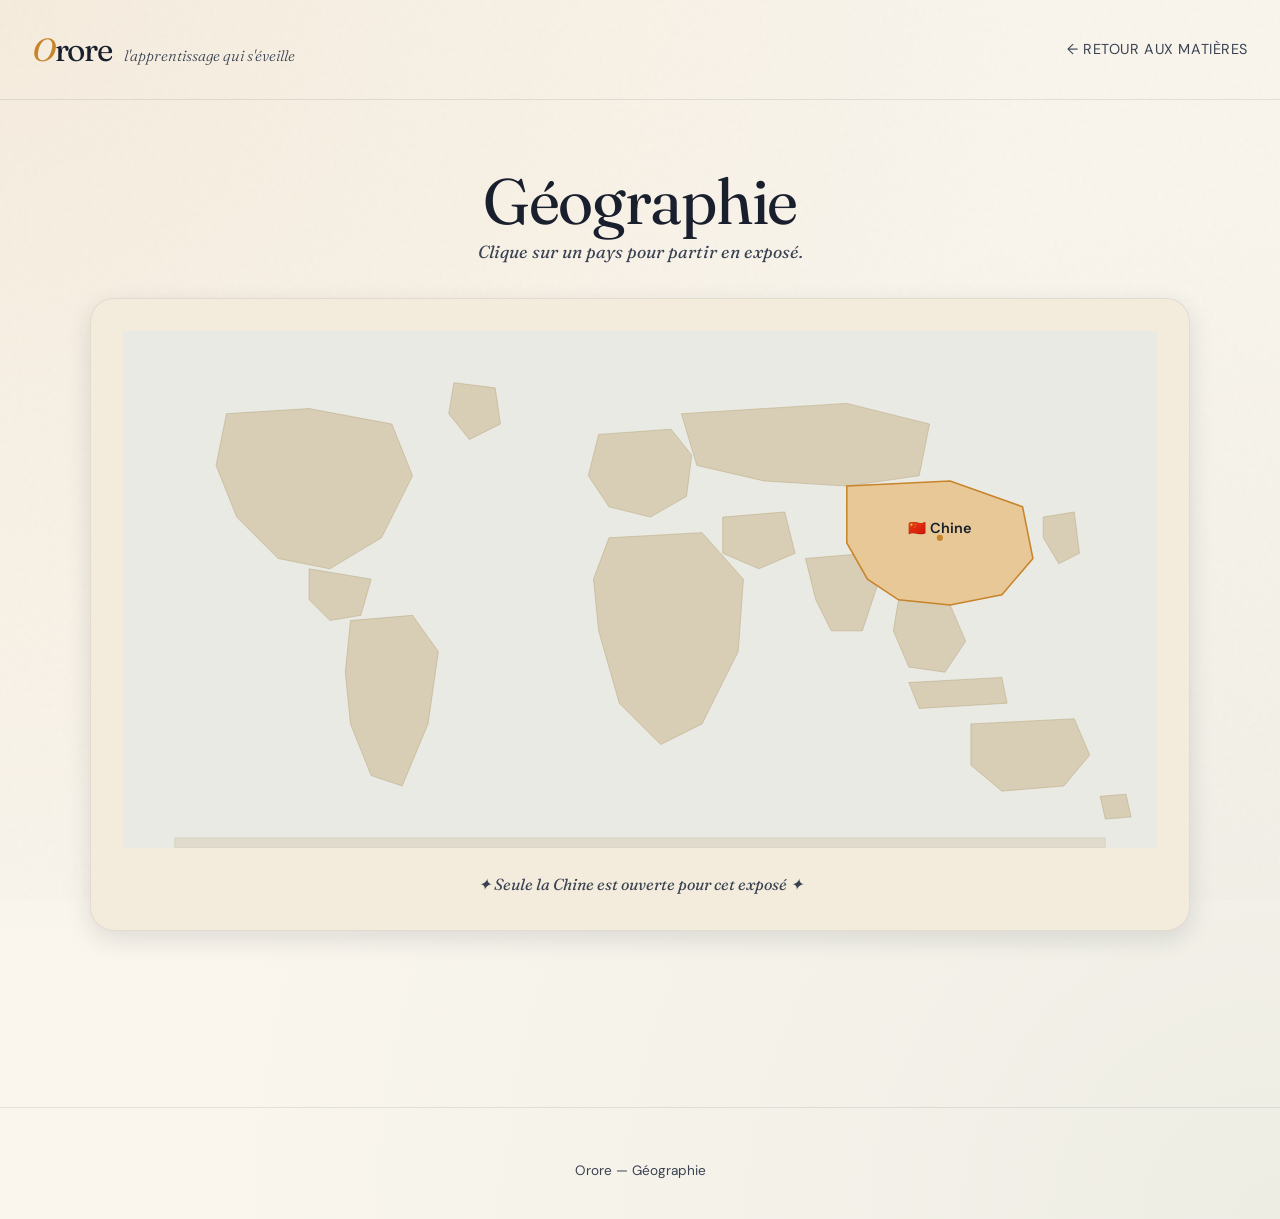
==== geo.html @ 4f461744 "Initial commit: structure de base + lecon Chine + design" ====
<!DOCTYPE html>
<html lang="fr">
<head>
  <meta charset="UTF-8">
  <meta name="viewport" content="width=device-width, initial-scale=1.0">
  <title>Géographie — Orore</title>

  <link rel="preconnect" href="https://fonts.googleapis.com">
  <link rel="preconnect" href="https://fonts.gstatic.com" crossorigin>
  <link href="https://fonts.googleapis.com/css2?family=Fraunces:ital,opsz,wght@0,9..144,300;0,9..144,400;0,9..144,500;0,9..144,600;1,9..144,300;1,9..144,400&family=Newsreader:ital,opsz,wght@0,6..72,300;0,6..72,400;0,6..72,500;1,6..72,300;1,6..72,400&family=DM+Sans:wght@400;500;600&display=swap" rel="stylesheet">

  <link rel="stylesheet" href="css/styles.css">
</head>
<body>

  <header class="site-header">
    <div class="container">
      <div class="brand">
        <a href="index.html" style="text-decoration:none;">
          <div class="brand-mark">Orore</div>
        </a>
        <div class="brand-tagline">l'apprentissage qui s'éveille</div>
      </div>
      <nav class="nav-links">
        <a href="index.html">← Retour aux matières</a>
      </nav>
    </div>
  </header>

  <main>
    <div class="container">

      <section class="geo-intro">
        <h1>Géographie</h1>
        <p>Clique sur un pays pour partir en exposé.</p>
      </section>

      <!--
        CARTE DU MONDE SIMPLIFIÉE EN SVG
        Inspirée de la projection Mercator simplifiée.
        Seule la CHINE est cliquable (class "available").
        Les autres pays sont des paths regroupés en silhouette continentale.
      -->
      <div class="world-map-wrapper">
        <div id="country-tooltip" class="country-tooltip">La Chine</div>

        <svg viewBox="0 0 1000 500" xmlns="http://www.w3.org/2000/svg" id="world-map">

          <!-- Fond océan -->
          <rect width="1000" height="500" fill="#dde6ed" opacity="0.4"/>

          <!-- AMÉRIQUE DU NORD (stylisée) -->
          <path class="country" d="
            M 100,80 L 180,75 L 260,90 L 280,140 L 250,200 L 200,230 L 150,220
            L 110,180 L 90,130 Z" />

          <!-- AMÉRIQUE CENTRALE -->
          <path class="country" d="
            M 180,230 L 240,240 L 230,275 L 200,280 L 180,260 Z" />

          <!-- AMÉRIQUE DU SUD -->
          <path class="country" d="
            M 220,280 L 280,275 L 305,310 L 295,380 L 270,440 L 240,430
            L 220,380 L 215,330 Z" />

          <!-- GROENLAND -->
          <path class="country" d="M 320,50 L 360,55 L 365,90 L 335,105 L 315,80 Z" />

          <!-- EUROPE -->
          <path class="country" d="
            M 460,100 L 530,95 L 550,120 L 545,160 L 510,180 L 470,170
            L 450,140 Z" />

          <!-- AFRIQUE -->
          <path class="country" d="
            M 470,200 L 560,195 L 600,240 L 595,310 L 560,380 L 520,400
            L 480,360 L 460,290 L 455,240 Z" />

          <!-- MOYEN-ORIENT -->
          <path class="country" d="M 580,180 L 640,175 L 650,215 L 615,230 L 580,215 Z" />

          <!-- ASIE CENTRALE (Russie partie ouest) -->
          <path class="country" d="
            M 540,80 L 700,70 L 780,90 L 770,140 L 700,150 L 620,145
            L 555,130 Z" />

          <!-- INDE -->
          <path class="country" d="
            M 660,220 L 720,215 L 730,245 L 715,290 L 685,290 L 670,260 Z" />

          <!-- ASIE DU SUD-EST -->
          <path class="country" d="
            M 750,260 L 800,265 L 815,300 L 795,330 L 760,325 L 745,290 Z" />

          <!-- ===== CHINE (LE SEUL PAYS CLIQUABLE) ===== -->
          <path class="country available" id="china-path" d="
            M 700,150 L 800,145 L 870,170 L 880,220 L 850,255 L 800,265
            L 750,260 L 720,240 L 700,205 Z"
            data-country="china"
            data-name="La Chine" />

          <!-- JAPON -->
          <path class="country" d="M 890,180 L 920,175 L 925,215 L 905,225 L 890,200 Z" />

          <!-- INDONÉSIE -->
          <path class="country" d="M 760,340 L 850,335 L 855,360 L 770,365 Z" />

          <!-- AUSTRALIE -->
          <path class="country" d="
            M 820,380 L 920,375 L 935,410 L 910,440 L 850,445
            L 820,420 Z" />

          <!-- NOUVELLE-ZÉLANDE -->
          <path class="country" d="M 945,450 L 970,448 L 975,470 L 950,472 Z" />

          <!-- ANTARCTIQUE (suggéré, en bas) -->
          <path class="country" d="M 50,490 L 950,490 L 950,500 L 50,500 Z" opacity="0.5" />

          <!-- Indicateur Chine : drapeau + label discret -->
          <g id="china-indicator" style="pointer-events: none;">
            <circle cx="790" cy="200" r="3" fill="#c8842a"/>
            <text x="790" y="195" text-anchor="middle"
                  font-family="DM Sans" font-size="14" font-weight="600"
                  fill="#1a1f2e">🇨🇳 Chine</text>
          </g>

        </svg>

        <div style="margin-top: 1.5rem; text-align: center; font-family: var(--font-display); font-style: italic; color: var(--ink-soft);">
          ✦ Seule la Chine est ouverte pour cet exposé ✦
        </div>
      </div>

    </div>
  </main>

  <footer class="site-footer">
    <div class="container">
      <p>Orore — Géographie</p>
    </div>
  </footer>

  <!-- Interactivité carte -->
  <script>
    (function() {
      const chinaPath = document.getElementById('china-path');
      const tooltip   = document.getElementById('country-tooltip');
      const wrapper   = document.querySelector('.world-map-wrapper');

      if (!chinaPath) return;

      chinaPath.addEventListener('mouseenter', (e) => {
        tooltip.classList.add('show');
      });
      chinaPath.addEventListener('mousemove', (e) => {
        const rect = wrapper.getBoundingClientRect();
        tooltip.style.left = (e.clientX - rect.left + 15) + 'px';
        tooltip.style.top  = (e.clientY - rect.top - 10) + 'px';
      });
      chinaPath.addEventListener('mouseleave', () => {
        tooltip.classList.remove('show');
      });
      chinaPath.addEventListener('click', () => {
        // Petite anim avant redirection
        chinaPath.style.transition = 'all 0.4s';
        chinaPath.style.fill = '#9a5f1a';
        setTimeout(() => {
          window.location.href = 'lesson.html?id=china';
        }, 300);
      });
    })();
  </script>

</body>
</html>
---- css/styles.css ----
/* ========================================================================
   ORORE — Outil pédagogique interactif
   Direction : Manuscrit éclairé moderne (chaleur méditerranéenne)
   ======================================================================== */

/* ---------- 1. RESET & BASE ---------- */
*, *::before, *::after { box-sizing: border-box; margin: 0; padding: 0; }
html { scroll-behavior: smooth; -webkit-font-smoothing: antialiased; }
img, svg { display: block; max-width: 100%; }
button { font: inherit; cursor: pointer; border: none; background: none; }
a { color: inherit; text-decoration: none; }

/* ---------- 2. VARIABLES (palette + tokens) ---------- */
:root {
  /* Couleurs principales */
  --ink: #1a1f2e;            /* Bleu nuit, texte principal */
  --ink-soft: #3a4252;
  --cream: #faf6ee;          /* Fond crème, papier ancien */
  --paper: #f3ecdd;          /* Variante plus chaude */
  --ochre: #c8842a;          /* Ocre/safran, accent chaud */
  --ochre-dark: #9a5f1a;
  --ochre-soft: #e8c896;
  --gold: #d4a04c;           /* Or vieilli pour highlights */
  --terracotta: #b85c3c;     /* Rouge méditerranéen */
  --jade: #2d5f4c;           /* Vert profond pour accents asiatiques */
  --jade-soft: #6b9b85;
  --shadow: rgba(26, 31, 46, 0.12);
  --shadow-strong: rgba(26, 31, 46, 0.25);

  /* Typographie */
  --font-display: "Fraunces", "Playfair Display", Georgia, serif;
  --font-body: "Newsreader", "Source Serif Pro", Georgia, serif;
  --font-sans: "DM Sans", -apple-system, sans-serif;
  --font-mono: "JetBrains Mono", "Courier New", monospace;

  /* Espacement & tailles */
  --container: 1280px;
  --radius-sm: 4px;
  --radius-md: 12px;
  --radius-lg: 24px;

  /* Transitions */
  --ease: cubic-bezier(0.4, 0, 0.2, 1);
}

/* ---------- 3. CORPS DOCUMENT ---------- */
body {
  font-family: var(--font-body);
  background: var(--cream);
  color: var(--ink);
  line-height: 1.6;
  min-height: 100vh;
  background-image:
    radial-gradient(ellipse at top left, rgba(200, 132, 42, 0.08), transparent 60%),
    radial-gradient(ellipse at bottom right, rgba(45, 95, 76, 0.06), transparent 60%);
}

/* Grain texture subtile (papier ancien) */
body::before {
  content: '';
  position: fixed;
  inset: 0;
  pointer-events: none;
  z-index: 1;
  opacity: 0.4;
  background-image: url("data:image/svg+xml,%3Csvg viewBox='0 0 200 200' xmlns='http://www.w3.org/2000/svg'%3E%3Cfilter id='n'%3E%3CfeTurbulence type='fractalNoise' baseFrequency='0.9' numOctaves='2'/%3E%3CfeColorMatrix values='0 0 0 0 0 0 0 0 0 0 0 0 0 0 0 0 0 0 0.04 0'/%3E%3C/filter%3E%3Crect width='100%25' height='100%25' filter='url(%23n)'/%3E%3C/svg%3E");
}

/* ---------- 4. TYPOGRAPHIE ---------- */
h1, h2, h3, h4 {
  font-family: var(--font-display);
  font-weight: 500;
  letter-spacing: -0.02em;
  line-height: 1.15;
  color: var(--ink);
}
h1 { font-size: clamp(2.5rem, 5vw, 4.5rem); font-weight: 400; }
h2 { font-size: clamp(1.8rem, 3vw, 2.8rem); }
h3 { font-size: clamp(1.3rem, 2vw, 1.7rem); }
h4 { font-size: 1.15rem; font-weight: 600; }
.serif { font-family: var(--font-display); }
.sans  { font-family: var(--font-sans); }

/* Italique élégant de Fraunces */
.display-italic { font-family: var(--font-display); font-style: italic; font-weight: 300; }

/* ---------- 5. LAYOUT GÉNÉRAL ---------- */
.container {
  max-width: var(--container);
  margin: 0 auto;
  padding: 0 2rem;
  position: relative;
  z-index: 2;
}

main { padding: 2rem 0 4rem; }

/* ---------- 6. NAVIGATION / HEADER ---------- */
.site-header {
  position: relative;
  z-index: 10;
  padding: 1.5rem 0;
  border-bottom: 1px solid rgba(26, 31, 46, 0.1);
}
.site-header .container {
  display: flex;
  justify-content: space-between;
  align-items: center;
}
.brand {
  display: flex;
  align-items: baseline;
  gap: 0.75rem;
}
.brand-mark {
  font-family: var(--font-display);
  font-weight: 400;
  font-size: 2rem;
  letter-spacing: -0.04em;
  color: var(--ink);
}
.brand-mark::first-letter {
  color: var(--ochre);
  font-style: italic;
}
.brand-tagline {
  font-family: var(--font-display);
  font-style: italic;
  font-size: 0.95rem;
  color: var(--ink-soft);
  font-weight: 300;
}
.nav-links {
  display: flex;
  gap: 2rem;
  font-family: var(--font-sans);
  font-size: 0.9rem;
  letter-spacing: 0.04em;
  text-transform: uppercase;
}
.nav-links a {
  color: var(--ink-soft);
  transition: color 0.2s var(--ease);
}
.nav-links a:hover { color: var(--ochre); }

/* ---------- 7. HOMEPAGE — HERO ---------- */
.hero {
  padding: 5rem 0 3rem;
  text-align: center;
  position: relative;
}
.hero-eyebrow {
  font-family: var(--font-sans);
  font-size: 0.85rem;
  letter-spacing: 0.25em;
  text-transform: uppercase;
  color: var(--ochre);
  margin-bottom: 1.5rem;
  display: inline-block;
}
.hero h1 {
  max-width: 900px;
  margin: 0 auto 1.5rem;
}
.hero h1 em {
  color: var(--ochre);
  font-style: italic;
  font-weight: 300;
}
.hero-lead {
  font-size: 1.25rem;
  color: var(--ink-soft);
  max-width: 640px;
  margin: 0 auto;
  font-family: var(--font-display);
  font-weight: 300;
  font-style: italic;
}
.hero-divider {
  width: 80px;
  height: 1px;
  background: var(--ochre);
  margin: 3rem auto 0;
  position: relative;
}
.hero-divider::before,
.hero-divider::after {
  content: '';
  position: absolute;
  top: 50%;
  width: 6px;
  height: 6px;
  background: var(--ochre);
  border-radius: 50%;
  transform: translateY(-50%);
}
.hero-divider::before { left: -20px; }
.hero-divider::after  { right: -20px; }

/* ---------- 8. SECTION TITRES ---------- */
.section-title {
  text-align: center;
  margin: 3rem 0 2.5rem;
}
.section-title h2 { margin-bottom: 0.5rem; }
.section-title .subtitle {
  font-family: var(--font-display);
  font-style: italic;
  font-weight: 300;
  color: var(--ink-soft);
}

/* ---------- 9. SUBJECTS GRID (matières) ---------- */
.subjects-grid {
  display: grid;
  grid-template-columns: repeat(auto-fit, minmax(260px, 1fr));
  gap: 1.5rem;
  margin: 2rem 0;
}
.subject-card {
  position: relative;
  padding: 2rem 1.75rem;
  background: var(--paper);
  border: 1px solid rgba(26, 31, 46, 0.08);
  border-radius: var(--radius-md);
  transition: all 0.3s var(--ease);
  text-align: center;
  display: flex;
  flex-direction: column;
  align-items: center;
  gap: 1rem;
  cursor: pointer;
}
.subject-card.active:hover {
  transform: translateY(-4px);
  border-color: var(--ochre);
  box-shadow: 0 12px 32px var(--shadow);
}
.subject-card.locked {
  opacity: 0.5;
  cursor: not-allowed;
  background: transparent;
}
.subject-card.locked:hover { transform: none; }
.subject-icon {
  font-size: 2.5rem;
  filter: sepia(0.1);
}
.subject-name {
  font-family: var(--font-display);
  font-size: 1.4rem;
  font-weight: 500;
}
.subject-status {
  font-family: var(--font-sans);
  font-size: 0.75rem;
  letter-spacing: 0.15em;
  text-transform: uppercase;
  padding: 0.3rem 0.8rem;
  border-radius: 99px;
}
.subject-status.available {
  background: var(--ochre);
  color: var(--cream);
}
.subject-status.coming {
  background: rgba(26, 31, 46, 0.08);
  color: var(--ink-soft);
}

/* ---------- 10. BUTTONS ---------- */
.btn {
  display: inline-flex;
  align-items: center;
  gap: 0.5rem;
  padding: 0.85rem 1.75rem;
  font-family: var(--font-sans);
  font-size: 0.95rem;
  font-weight: 500;
  letter-spacing: 0.03em;
  border-radius: 99px;
  transition: all 0.25s var(--ease);
  cursor: pointer;
  text-transform: none;
}
.btn-primary {
  background: var(--ink);
  color: var(--cream);
  border: 1px solid var(--ink);
}
.btn-primary:hover {
  background: var(--ochre);
  border-color: var(--ochre);
}
.btn-outline {
  background: transparent;
  color: var(--ink);
  border: 1px solid var(--ink);
}
.btn-outline:hover {
  background: var(--ink);
  color: var(--cream);
}
.btn-gold {
  background: var(--gold);
  color: var(--ink);
  border: 1px solid var(--gold);
}
.btn-gold:hover {
  background: var(--ochre-dark);
  color: var(--cream);
  border-color: var(--ochre-dark);
}

/* ---------- 11. GEO PAGE — Carte du monde ---------- */
.geo-intro {
  text-align: center;
  padding: 2rem 0 1rem;
}
.geo-intro p {
  font-family: var(--font-display);
  font-style: italic;
  color: var(--ink-soft);
  font-size: 1.1rem;
}
.world-map-wrapper {
  position: relative;
  max-width: 1100px;
  margin: 1rem auto 3rem;
  padding: 2rem;
  background: var(--paper);
  border-radius: var(--radius-lg);
  box-shadow: 0 8px 24px var(--shadow);
  border: 1px solid rgba(26, 31, 46, 0.08);
}
.world-map-wrapper svg {
  width: 100%;
  height: auto;
}
.world-map-wrapper .country {
  fill: #d8cdb5;
  stroke: #b8a980;
  stroke-width: 0.5;
  transition: fill 0.2s var(--ease);
}
.world-map-wrapper .country.available {
  fill: var(--ochre-soft);
  stroke: var(--ochre);
  stroke-width: 1.5;
  cursor: pointer;
}
.world-map-wrapper .country.available:hover {
  fill: var(--ochre);
}
.country-tooltip {
  position: absolute;
  background: var(--ink);
  color: var(--cream);
  padding: 0.5rem 1rem;
  border-radius: var(--radius-sm);
  font-family: var(--font-sans);
  font-size: 0.85rem;
  pointer-events: none;
  opacity: 0;
  transition: opacity 0.2s;
  z-index: 5;
}
.country-tooltip.show { opacity: 1; }

/* ---------- 12. LESSON PAGE ---------- */
.lesson-header {
  text-align: center;
  padding: 2rem 0 1rem;
  position: relative;
}
.lesson-header .flag { font-size: 3rem; margin-bottom: 0.5rem; }
.lesson-header h1 {
  margin-bottom: 0.5rem;
}
.lesson-header .lesson-subtitle {
  font-family: var(--font-display);
  font-style: italic;
  color: var(--ink-soft);
  font-size: 1.2rem;
}

/* Toolbar avec actions */
.lesson-toolbar {
  display: flex;
  justify-content: center;
  gap: 1rem;
  margin: 1.5rem 0;
  flex-wrap: wrap;
}

/* Key facts intro */
.key-facts {
  display: grid;
  grid-template-columns: repeat(auto-fit, minmax(180px, 1fr));
  gap: 1rem;
  margin: 2rem 0 3rem;
}
.key-fact {
  background: var(--paper);
  padding: 1.25rem;
  border-radius: var(--radius-md);
  text-align: center;
  border: 1px solid rgba(26, 31, 46, 0.08);
  transition: transform 0.2s var(--ease);
}
.key-fact:hover { transform: translateY(-2px); }
.key-fact .icon { font-size: 2rem; margin-bottom: 0.5rem; }
.key-fact .label {
  font-family: var(--font-sans);
  font-size: 0.75rem;
  letter-spacing: 0.1em;
  text-transform: uppercase;
  color: var(--ink-soft);
}
.key-fact .value {
  font-family: var(--font-display);
  font-size: 1.5rem;
  font-weight: 500;
  color: var(--ink);
  margin: 0.25rem 0;
}
.key-fact .comment {
  font-family: var(--font-display);
  font-style: italic;
  font-size: 0.85rem;
  color: var(--ochre-dark);
}

/* ---------- 13. CARTE CHINE & HOTSPOTS ---------- */
.china-section {
  display: grid;
  grid-template-columns: 1.3fr 1fr;
  gap: 2rem;
  margin: 2rem 0;
}
@media (max-width: 1024px) {
  .china-section { grid-template-columns: 1fr; }
}

.china-map-container {
  background: var(--paper);
  border-radius: var(--radius-lg);
  padding: 1.5rem;
  border: 1px solid rgba(26, 31, 46, 0.08);
  box-shadow: 0 8px 24px var(--shadow);
  position: relative;
  min-height: 500px;
}
.china-map-container svg { width: 100%; height: auto; }

.hotspot-marker {
  cursor: pointer;
  transition: transform 0.2s var(--ease);
  transform-origin: center;
  transform-box: fill-box;
}
.hotspot-marker:hover { transform: scale(1.3); }
.hotspot-marker.active circle.inner { fill: var(--ochre); }

.hotspot-marker circle.outer {
  fill: var(--ochre);
  opacity: 0.25;
  animation: pulse 2s infinite;
}
.hotspot-marker circle.inner {
  fill: var(--terracotta);
  stroke: var(--cream);
  stroke-width: 2;
}
.hotspot-marker text {
  font-family: var(--font-sans);
  font-size: 11px;
  font-weight: 600;
  fill: var(--ink);
  text-anchor: middle;
  pointer-events: none;
}
@keyframes pulse {
  0%, 100% { opacity: 0.25; r: 12; }
  50% { opacity: 0.05; r: 22; }
}

/* Panel contenu hotspot */
.hotspot-panel {
  background: var(--paper);
  border-radius: var(--radius-lg);
  padding: 2rem;
  border: 1px solid rgba(26, 31, 46, 0.08);
  box-shadow: 0 8px 24px var(--shadow);
  min-height: 500px;
  overflow-y: auto;
  max-height: 70vh;
}
.hotspot-panel.empty {
  display: flex;
  align-items: center;
  justify-content: center;
  text-align: center;
  color: var(--ink-soft);
  font-family: var(--font-display);
  font-style: italic;
  font-size: 1.15rem;
}
.hotspot-panel .pinyin {
  font-family: var(--font-sans);
  color: var(--ochre-dark);
  font-size: 1rem;
  margin-top: 0.25rem;
}
.hotspot-panel .chinese-name {
  font-family: var(--font-display);
  font-size: 2rem;
  color: var(--jade);
  margin: 0.25rem 0;
}
.hotspot-panel h3 {
  margin-bottom: 0.25rem;
  color: var(--ink);
}
.hotspot-panel .intro-text {
  font-size: 1.05rem;
  line-height: 1.7;
  margin: 1rem 0;
  color: var(--ink-soft);
}
.hotspot-panel .key-points {
  list-style: none;
  margin: 1.25rem 0;
}
.hotspot-panel .key-points li {
  position: relative;
  padding-left: 1.5rem;
  margin-bottom: 0.6rem;
  line-height: 1.6;
}
.hotspot-panel .key-points li::before {
  content: '✦';
  position: absolute;
  left: 0;
  color: var(--ochre);
  font-size: 0.85rem;
}
.hotspot-panel .anecdote {
  background: rgba(212, 160, 76, 0.12);
  border-left: 3px solid var(--gold);
  padding: 1rem 1.25rem;
  margin: 1.25rem 0 0.5rem;
  border-radius: 0 var(--radius-sm) var(--radius-sm) 0;
  font-style: italic;
  line-height: 1.6;
}
.hotspot-panel .anecdote::before {
  content: '✦ Le savais-tu ?';
  display: block;
  font-style: normal;
  font-family: var(--font-sans);
  font-size: 0.75rem;
  letter-spacing: 0.15em;
  text-transform: uppercase;
  color: var(--ochre-dark);
  font-weight: 600;
  margin-bottom: 0.5rem;
}
.hotspot-panel .images {
  display: grid;
  grid-template-columns: 1fr;
  gap: 0.75rem;
  margin: 1.25rem 0;
}
.hotspot-panel .images img {
  width: 100%;
  border-radius: var(--radius-md);
  border: 1px solid rgba(26, 31, 46, 0.1);
}
.image-placeholder {
  background: linear-gradient(135deg, var(--ochre-soft), var(--paper));
  border-radius: var(--radius-md);
  padding: 3rem 1rem;
  text-align: center;
  color: var(--ochre-dark);
  font-style: italic;
  font-family: var(--font-display);
}

/* ---------- 14. ONGLETS (Traditions / Timeline / Quiz) ---------- */
.tabs-section {
  margin: 4rem 0;
  background: var(--paper);
  border-radius: var(--radius-lg);
  padding: 2rem;
  border: 1px solid rgba(26, 31, 46, 0.08);
}
.tabs-nav {
  display: flex;
  gap: 0.5rem;
  border-bottom: 1px solid rgba(26, 31, 46, 0.1);
  margin-bottom: 2rem;
  flex-wrap: wrap;
}
.tab-btn {
  padding: 0.85rem 1.5rem;
  font-family: var(--font-sans);
  font-size: 0.95rem;
  color: var(--ink-soft);
  border-bottom: 2px solid transparent;
  margin-bottom: -1px;
  transition: all 0.2s var(--ease);
}
.tab-btn:hover { color: var(--ink); }
.tab-btn.active {
  color: var(--ochre);
  border-bottom-color: var(--ochre);
  font-weight: 600;
}
.tab-content { display: none; }
.tab-content.active { display: block; animation: fadeIn 0.3s var(--ease); }

@keyframes fadeIn {
  from { opacity: 0; transform: translateY(10px); }
  to   { opacity: 1; transform: translateY(0); }
}

/* Traditions grid */
.traditions-grid {
  display: grid;
  grid-template-columns: repeat(auto-fit, minmax(280px, 1fr));
  gap: 1.5rem;
}
.tradition-card {
  background: var(--cream);
  padding: 1.5rem;
  border-radius: var(--radius-md);
  border: 1px solid rgba(26, 31, 46, 0.08);
}
.tradition-card .icon { font-size: 2.5rem; margin-bottom: 0.75rem; }
.tradition-card h4 {
  font-family: var(--font-display);
  font-size: 1.3rem;
  margin-bottom: 0.75rem;
  color: var(--ink);
}
.tradition-card p { font-size: 0.95rem; line-height: 1.6; }
.tradition-card .fun-fact {
  margin-top: 1rem;
  padding-top: 1rem;
  border-top: 1px dashed rgba(26, 31, 46, 0.15);
  font-style: italic;
  font-size: 0.9rem;
  color: var(--ochre-dark);
}

/* Timeline */
.timeline-container { position: relative; padding: 1rem 0; }
.timeline-container::before {
  content: '';
  position: absolute;
  left: 30px;
  top: 0;
  bottom: 0;
  width: 2px;
  background: linear-gradient(to bottom, var(--ochre), var(--terracotta), var(--jade));
}
.timeline-item {
  position: relative;
  padding-left: 5rem;
  margin-bottom: 1.5rem;
}
.timeline-item::before {
  content: '';
  position: absolute;
  left: 23px;
  top: 8px;
  width: 16px;
  height: 16px;
  border-radius: 50%;
  background: var(--cream);
  border: 3px solid var(--ochre);
}
.timeline-year {
  font-family: var(--font-display);
  font-size: 1.3rem;
  font-weight: 500;
  color: var(--ochre-dark);
}
.timeline-label {
  font-family: var(--font-sans);
  font-size: 0.8rem;
  letter-spacing: 0.1em;
  text-transform: uppercase;
  color: var(--ink-soft);
  margin: 0.15rem 0;
}
.timeline-event { line-height: 1.6; }

/* Prononciations */
.pronunciations-list {
  display: grid;
  grid-template-columns: repeat(auto-fit, minmax(280px, 1fr));
  gap: 1rem;
}
.pronunciation-card {
  background: var(--cream);
  padding: 1.25rem;
  border-radius: var(--radius-md);
  border: 1px solid rgba(26, 31, 46, 0.08);
  display: flex;
  align-items: center;
  gap: 1rem;
}
.pronunciation-card .french {
  font-family: var(--font-display);
  font-style: italic;
  color: var(--ink-soft);
  font-size: 0.95rem;
}
.pronunciation-card .chinese {
  font-family: var(--font-display);
  font-size: 1.5rem;
  color: var(--jade);
  margin: 0.25rem 0;
}
.pronunciation-card .pinyin {
  font-family: var(--font-sans);
  color: var(--ochre-dark);
  font-size: 0.9rem;
}
.pronunciation-card .play-btn {
  width: 44px;
  height: 44px;
  border-radius: 50%;
  background: var(--ochre);
  color: var(--cream);
  display: flex;
  align-items: center;
  justify-content: center;
  font-size: 1.1rem;
  transition: all 0.2s var(--ease);
  flex-shrink: 0;
}
.pronunciation-card .play-btn:hover {
  background: var(--ink);
  transform: scale(1.05);
}

/* Quiz */
.quiz-container { max-width: 700px; margin: 0 auto; }
.quiz-question {
  font-family: var(--font-display);
  font-size: 1.4rem;
  margin-bottom: 1.5rem;
  text-align: center;
  line-height: 1.4;
}
.quiz-options {
  display: grid;
  gap: 0.75rem;
  margin-bottom: 1.5rem;
}
.quiz-option {
  padding: 1rem 1.25rem;
  background: var(--cream);
  border: 2px solid rgba(26, 31, 46, 0.1);
  border-radius: var(--radius-md);
  text-align: left;
  transition: all 0.2s var(--ease);
  font-size: 1rem;
}
.quiz-option:hover {
  border-color: var(--ochre);
  background: rgba(200, 132, 42, 0.05);
}
.quiz-option.correct {
  border-color: var(--jade);
  background: rgba(45, 95, 76, 0.12);
}
.quiz-option.wrong {
  border-color: var(--terracotta);
  background: rgba(184, 92, 60, 0.12);
}
.quiz-feedback {
  margin-top: 1rem;
  padding: 1rem;
  background: var(--paper);
  border-left: 3px solid var(--ochre);
  font-style: italic;
  display: none;
}
.quiz-feedback.show { display: block; animation: fadeIn 0.3s var(--ease); }
.quiz-progress {
  text-align: center;
  font-family: var(--font-sans);
  font-size: 0.85rem;
  letter-spacing: 0.15em;
  text-transform: uppercase;
  color: var(--ink-soft);
  margin-bottom: 1rem;
}
.quiz-nav {
  display: flex;
  justify-content: space-between;
  margin-top: 1.5rem;
}

/* ---------- 15. Q&A MODAL ---------- */
.qa-modal {
  position: fixed;
  inset: 0;
  background: rgba(26, 31, 46, 0.92);
  display: none;
  align-items: center;
  justify-content: center;
  z-index: 100;
  padding: 2rem;
}
.qa-modal.show { display: flex; animation: fadeIn 0.3s var(--ease); }
.qa-modal-content {
  background: var(--cream);
  border-radius: var(--radius-lg);
  padding: 3rem 2.5rem;
  max-width: 600px;
  width: 100%;
  text-align: center;
  position: relative;
}
.qa-modal-close {
  position: absolute;
  top: 1rem;
  right: 1.25rem;
  font-size: 1.5rem;
  color: var(--ink-soft);
  width: 36px;
  height: 36px;
  border-radius: 50%;
  transition: all 0.2s var(--ease);
}
.qa-modal-close:hover { background: rgba(26, 31, 46, 0.08); color: var(--ink); }

.qa-modal h2 {
  font-family: var(--font-display);
  margin-bottom: 0.5rem;
}
.qa-modal .qa-subtitle {
  font-family: var(--font-display);
  font-style: italic;
  color: var(--ink-soft);
  margin-bottom: 2rem;
}

.mic-button {
  width: 120px;
  height: 120px;
  border-radius: 50%;
  background: var(--ochre);
  color: var(--cream);
  font-size: 3rem;
  margin: 1rem auto;
  display: flex;
  align-items: center;
  justify-content: center;
  transition: all 0.2s var(--ease);
  box-shadow: 0 8px 24px rgba(200, 132, 42, 0.4);
  user-select: none;
}
.mic-button:hover { transform: scale(1.05); }
.mic-button.recording {
  background: var(--terracotta);
  animation: micPulse 1.5s infinite;
}
@keyframes micPulse {
  0%, 100% { box-shadow: 0 8px 24px rgba(184, 92, 60, 0.4), 0 0 0 0 rgba(184, 92, 60, 0.4); }
  50% { box-shadow: 0 8px 24px rgba(184, 92, 60, 0.4), 0 0 0 30px rgba(184, 92, 60, 0); }
}

.mic-instruction {
  font-family: var(--font-sans);
  font-size: 0.95rem;
  color: var(--ink-soft);
  margin: 1rem 0;
}

.transcription {
  background: var(--paper);
  padding: 1.25rem;
  border-radius: var(--radius-md);
  margin: 1.5rem 0;
  min-height: 60px;
  font-family: var(--font-display);
  font-style: italic;
  font-size: 1.1rem;
  display: none;
}
.transcription.show { display: block; }
.transcription .label {
  font-family: var(--font-sans);
  font-style: normal;
  font-size: 0.75rem;
  letter-spacing: 0.15em;
  text-transform: uppercase;
  color: var(--ink-soft);
  display: block;
  margin-bottom: 0.5rem;
}

.qa-answer {
  background: rgba(45, 95, 76, 0.08);
  border-left: 3px solid var(--jade);
  padding: 1.25rem 1.5rem;
  border-radius: 0 var(--radius-md) var(--radius-md) 0;
  margin: 1.5rem 0;
  text-align: left;
  display: none;
}
.qa-answer.show { display: block; animation: fadeIn 0.3s var(--ease); }
.qa-answer .label {
  font-family: var(--font-sans);
  font-size: 0.75rem;
  letter-spacing: 0.15em;
  text-transform: uppercase;
  color: var(--jade);
  font-weight: 600;
  margin-bottom: 0.5rem;
}
.qa-answer p { line-height: 1.6; font-size: 1.05rem; }

.qa-text-fallback {
  display: flex;
  gap: 0.5rem;
  margin: 1rem 0;
}
.qa-text-fallback input {
  flex: 1;
  padding: 0.75rem 1rem;
  border: 1px solid rgba(26, 31, 46, 0.2);
  border-radius: var(--radius-md);
  font-family: var(--font-body);
  font-size: 1rem;
  background: var(--cream);
}
.qa-text-fallback input:focus {
  outline: none;
  border-color: var(--ochre);
}

.loading-dots {
  display: inline-flex;
  gap: 0.4rem;
  margin: 1rem 0;
}
.loading-dots span {
  width: 10px;
  height: 10px;
  border-radius: 50%;
  background: var(--ochre);
  animation: bounce 1.4s infinite ease-in-out both;
}
.loading-dots span:nth-child(1) { animation-delay: -0.32s; }
.loading-dots span:nth-child(2) { animation-delay: -0.16s; }
@keyframes bounce {
  0%, 80%, 100% { transform: scale(0.5); opacity: 0.5; }
  40% { transform: scale(1); opacity: 1; }
}

/* ---------- 16. FOOTER ---------- */
.site-footer {
  text-align: center;
  padding: 3rem 0 2rem;
  margin-top: 4rem;
  border-top: 1px solid rgba(26, 31, 46, 0.1);
  font-family: var(--font-sans);
  font-size: 0.85rem;
  color: var(--ink-soft);
}
.site-footer p { margin: 0.3rem 0; }

/* ---------- 17. MODE PRÉSENTATION (FULLSCREEN) ---------- */
body.presentation-mode .site-header,
body.presentation-mode .site-footer,
body.presentation-mode .lesson-toolbar { display: none; }
body.presentation-mode main { padding: 1rem 0; }
body.presentation-mode .container { max-width: 100%; padding: 0 1.5rem; }
body.presentation-mode .lesson-header h1 { font-size: 5rem; }
body.presentation-mode .hotspot-panel { font-size: 1.15rem; }
body.presentation-mode .hotspot-panel .intro-text { font-size: 1.25rem; }

/* ---------- 18. RESPONSIVE ---------- */
@media (max-width: 768px) {
  .container { padding: 0 1.25rem; }
  .site-header .container { flex-direction: column; gap: 1rem; }
  .nav-links { gap: 1rem; font-size: 0.8rem; }
  .hero { padding: 3rem 0 2rem; }
  .lesson-toolbar { flex-direction: column; }
  .lesson-toolbar .btn { width: 100%; justify-content: center; }
}
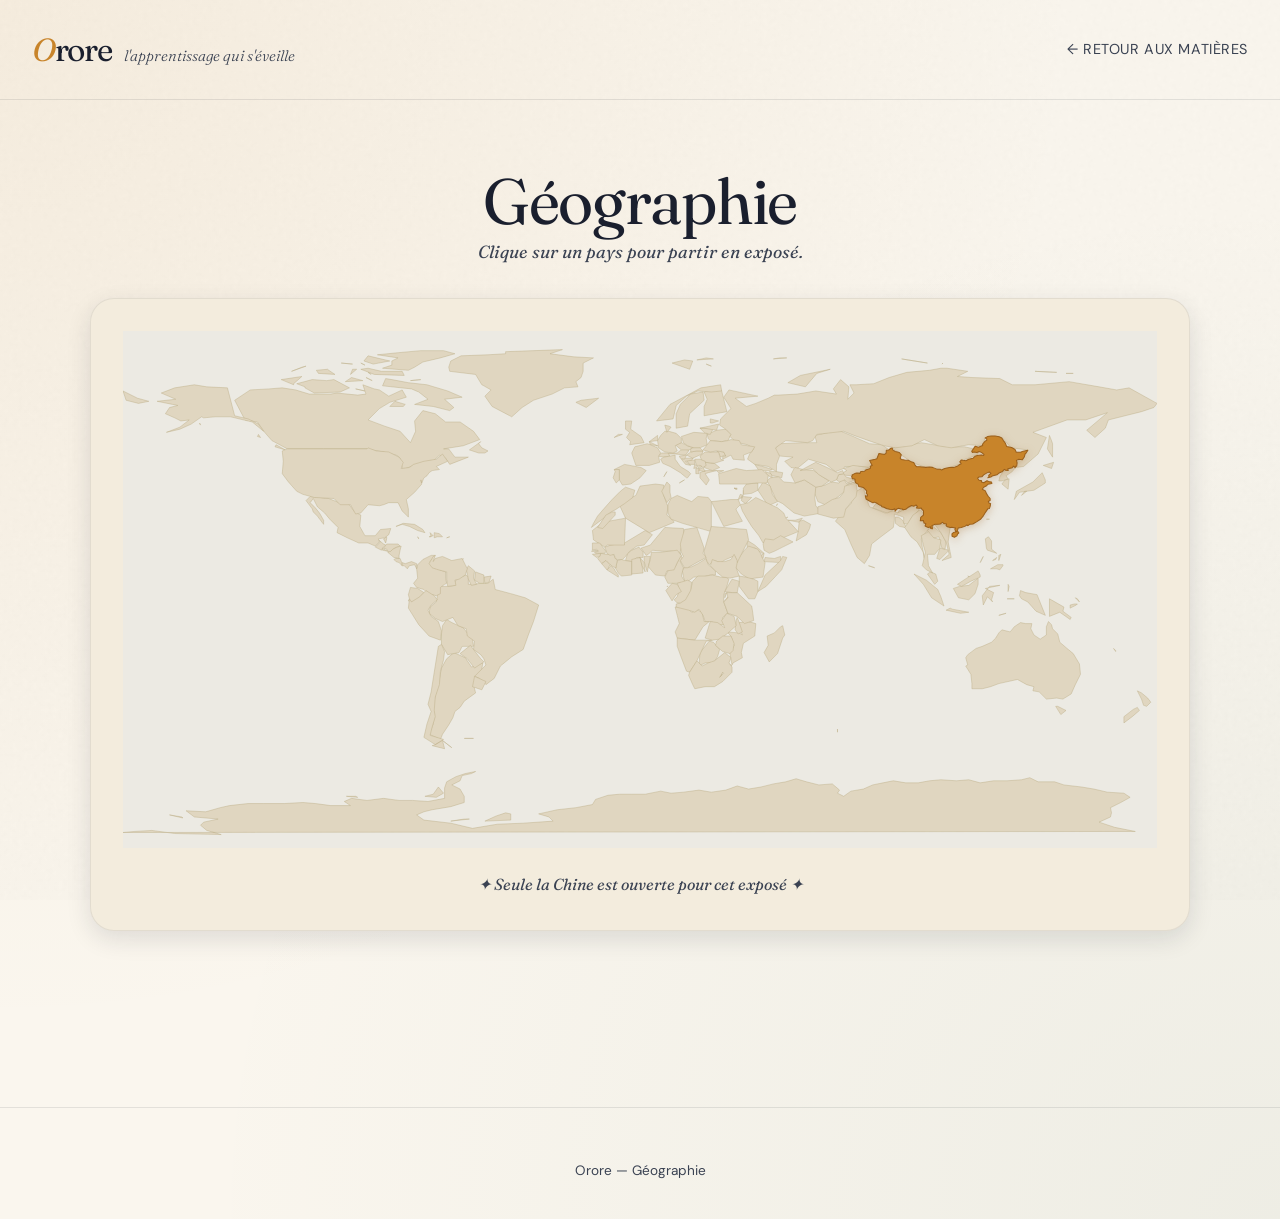
==== commit cd84c150: "v2: vraies cartes geographiques + hotspots aux bonnes coordonnees" ====
--- a/geo.html
+++ b/geo.html
@@ -35,96 +35,14 @@
         <p>Clique sur un pays pour partir en exposé.</p>
       </section>
 
-      <!--
-        CARTE DU MONDE SIMPLIFIÉE EN SVG
-        Inspirée de la projection Mercator simplifiée.
-        Seule la CHINE est cliquable (class "available").
-        Les autres pays sont des paths regroupés en silhouette continentale.
-      -->
       <div class="world-map-wrapper">
         <div id="country-tooltip" class="country-tooltip">La Chine</div>
 
-        <svg viewBox="0 0 1000 500" xmlns="http://www.w3.org/2000/svg" id="world-map">
-
-          <!-- Fond océan -->
-          <rect width="1000" height="500" fill="#dde6ed" opacity="0.4"/>
-
-          <!-- AMÉRIQUE DU NORD (stylisée) -->
-          <path class="country" d="
-            M 100,80 L 180,75 L 260,90 L 280,140 L 250,200 L 200,230 L 150,220
-            L 110,180 L 90,130 Z" />
-
-          <!-- AMÉRIQUE CENTRALE -->
-          <path class="country" d="
-            M 180,230 L 240,240 L 230,275 L 200,280 L 180,260 Z" />
-
-          <!-- AMÉRIQUE DU SUD -->
-          <path class="country" d="
-            M 220,280 L 280,275 L 305,310 L 295,380 L 270,440 L 240,430
-            L 220,380 L 215,330 Z" />
-
-          <!-- GROENLAND -->
-          <path class="country" d="M 320,50 L 360,55 L 365,90 L 335,105 L 315,80 Z" />
-
-          <!-- EUROPE -->
-          <path class="country" d="
-            M 460,100 L 530,95 L 550,120 L 545,160 L 510,180 L 470,170
-            L 450,140 Z" />
-
-          <!-- AFRIQUE -->
-          <path class="country" d="
-            M 470,200 L 560,195 L 600,240 L 595,310 L 560,380 L 520,400
-            L 480,360 L 460,290 L 455,240 Z" />
-
-          <!-- MOYEN-ORIENT -->
-          <path class="country" d="M 580,180 L 640,175 L 650,215 L 615,230 L 580,215 Z" />
-
-          <!-- ASIE CENTRALE (Russie partie ouest) -->
-          <path class="country" d="
-            M 540,80 L 700,70 L 780,90 L 770,140 L 700,150 L 620,145
-            L 555,130 Z" />
-
-          <!-- INDE -->
-          <path class="country" d="
-            M 660,220 L 720,215 L 730,245 L 715,290 L 685,290 L 670,260 Z" />
-
-          <!-- ASIE DU SUD-EST -->
-          <path class="country" d="
-            M 750,260 L 800,265 L 815,300 L 795,330 L 760,325 L 745,290 Z" />
-
-          <!-- ===== CHINE (LE SEUL PAYS CLIQUABLE) ===== -->
-          <path class="country available" id="china-path" d="
-            M 700,150 L 800,145 L 870,170 L 880,220 L 850,255 L 800,265
-            L 750,260 L 720,240 L 700,205 Z"
-            data-country="china"
-            data-name="La Chine" />
-
-          <!-- JAPON -->
-          <path class="country" d="M 890,180 L 920,175 L 925,215 L 905,225 L 890,200 Z" />
-
-          <!-- INDONÉSIE -->
-          <path class="country" d="M 760,340 L 850,335 L 855,360 L 770,365 Z" />
-
-          <!-- AUSTRALIE -->
-          <path class="country" d="
-            M 820,380 L 920,375 L 935,410 L 910,440 L 850,445
-            L 820,420 Z" />
-
-          <!-- NOUVELLE-ZÉLANDE -->
-          <path class="country" d="M 945,450 L 970,448 L 975,470 L 950,472 Z" />
-
-          <!-- ANTARCTIQUE (suggéré, en bas) -->
-          <path class="country" d="M 50,490 L 950,490 L 950,500 L 50,500 Z" opacity="0.5" />
-
-          <!-- Indicateur Chine : drapeau + label discret -->
-          <g id="china-indicator" style="pointer-events: none;">
-            <circle cx="790" cy="200" r="3" fill="#c8842a"/>
-            <text x="790" y="195" text-anchor="middle"
-                  font-family="DM Sans" font-size="14" font-weight="600"
-                  fill="#1a1f2e">🇨🇳 Chine</text>
-          </g>
-
-        </svg>
+        <div id="world-map-container" style="min-height: 400px; display:flex; align-items:center; justify-content:center;">
+          <div style="font-family: var(--font-display); font-style: italic; color: var(--ink-soft);">
+            Chargement de la carte du monde…
+          </div>
+        </div>
 
         <div style="margin-top: 1.5rem; text-align: center; font-family: var(--font-display); font-style: italic; color: var(--ink-soft);">
           ✦ Seule la Chine est ouverte pour cet exposé ✦
@@ -140,36 +58,48 @@
     </div>
   </footer>
 
-  <!-- Interactivité carte -->
   <script>
-    (function() {
-      const chinaPath = document.getElementById('china-path');
+    (async function() {
+      const container = document.getElementById('world-map-container');
       const tooltip   = document.getElementById('country-tooltip');
       const wrapper   = document.querySelector('.world-map-wrapper');
 
-      if (!chinaPath) return;
+      try {
+        const res = await fetch('assets/world-map.svg');
+        if (!res.ok) throw new Error('Carte introuvable');
+        const svgText = await res.text();
+        container.innerHTML = svgText;
 
-      chinaPath.addEventListener('mouseenter', (e) => {
-        tooltip.classList.add('show');
-      });
-      chinaPath.addEventListener('mousemove', (e) => {
-        const rect = wrapper.getBoundingClientRect();
-        tooltip.style.left = (e.clientX - rect.left + 15) + 'px';
-        tooltip.style.top  = (e.clientY - rect.top - 10) + 'px';
-      });
-      chinaPath.addEventListener('mouseleave', () => {
-        tooltip.classList.remove('show');
-      });
-      chinaPath.addEventListener('click', () => {
-        // Petite anim avant redirection
-        chinaPath.style.transition = 'all 0.4s';
-        chinaPath.style.fill = '#9a5f1a';
-        setTimeout(() => {
-          window.location.href = 'lesson.html?id=china';
-        }, 300);
-      });
+        const svg = container.querySelector('svg');
+        if (svg) {
+          svg.style.width = '100%';
+          svg.style.height = 'auto';
+          svg.style.maxHeight = '70vh';
+        }
+
+        const chinaPath = document.getElementById('china-path');
+        if (chinaPath) {
+          chinaPath.addEventListener('mouseenter', () => tooltip.classList.add('show'));
+          chinaPath.addEventListener('mousemove', (e) => {
+            const rect = wrapper.getBoundingClientRect();
+            tooltip.style.left = (e.clientX - rect.left + 15) + 'px';
+            tooltip.style.top  = (e.clientY - rect.top - 10) + 'px';
+          });
+          chinaPath.addEventListener('mouseleave', () => tooltip.classList.remove('show'));
+          chinaPath.addEventListener('click', () => {
+            chinaPath.style.transition = 'all 0.4s';
+            chinaPath.style.fill = '#9a5f1a';
+            setTimeout(() => {
+              window.location.href = 'lesson.html?id=china';
+            }, 300);
+          });
+        }
+      } catch (err) {
+        console.error('[Orore] Erreur carte monde:', err);
+        container.innerHTML = '<div style="text-align:center; padding: 3rem; color: var(--terracotta);"><p style="font-family: var(--font-display); font-style: italic; font-size: 1.2rem;">Carte momentanément indisponible.<br>Vérifiez votre connexion ou réessayez.</p></div>';
+      }
     })();
   </script>
 
 </body>
-</html>
+</html>
--- a/css/styles.css
+++ b/css/styles.css
@@ -337,21 +337,25 @@
 .world-map-wrapper svg {
   width: 100%;
   height: auto;
+  display: block;
 }
 .world-map-wrapper .country {
-  fill: #d8cdb5;
+  fill: #e0d6c0;
   stroke: #b8a980;
-  stroke-width: 0.5;
-  transition: fill 0.2s var(--ease);
+  stroke-width: 0.4;
+  stroke-linejoin: round;
+  transition: fill 0.25s var(--ease);
 }
 .world-map-wrapper .country.available {
-  fill: var(--ochre-soft);
-  stroke: var(--ochre);
-  stroke-width: 1.5;
+  fill: var(--ochre);
+  stroke: var(--ochre-dark);
+  stroke-width: 1;
   cursor: pointer;
+  filter: drop-shadow(0 2px 4px rgba(154, 95, 26, 0.3));
 }
 .world-map-wrapper .country.available:hover {
-  fill: var(--ochre);
+  fill: var(--ochre-dark);
+  filter: drop-shadow(0 4px 8px rgba(154, 95, 26, 0.5));
 }
 .country-tooltip {
   position: absolute;
@@ -452,7 +456,41 @@
   position: relative;
   min-height: 500px;
 }
-.china-map-container svg { width: 100%; height: auto; }
+.china-map-container svg { width: 100%; height: auto; display: block; }
+
+/* Pays voisins (contexte autour de la Chine) */
+.china-map-container .neighbor {
+  fill: #e8dec9;
+  stroke: #c4b690;
+  stroke-width: 0.4;
+  opacity: 0.7;
+}
+
+/* La Chine elle-même : territoire principal en ocre */
+.china-map-container .china-territory {
+  fill: var(--ochre-soft);
+  stroke: var(--ochre-dark);
+  stroke-width: 1.2;
+  filter: drop-shadow(0 2px 6px rgba(154, 95, 26, 0.25));
+}
+
+/* Étiquettes pays voisins (très discrètes) */
+.china-map-container .label-country {
+  font-family: var(--font-display);
+  font-style: italic;
+  font-size: 13px;
+  fill: #8a7556;
+  opacity: 0.7;
+  pointer-events: none;
+}
+.china-map-container .label-sea {
+  font-family: var(--font-display);
+  font-style: italic;
+  font-size: 12px;
+  fill: #5a7a93;
+  opacity: 0.7;
+  pointer-events: none;
+}
 
 .hotspot-marker {
   cursor: pointer;
@@ -996,4 +1034,4 @@
   .hero { padding: 3rem 0 2rem; }
   .lesson-toolbar { flex-direction: column; }
   .lesson-toolbar .btn { width: 100%; justify-content: center; }
-}
+}
